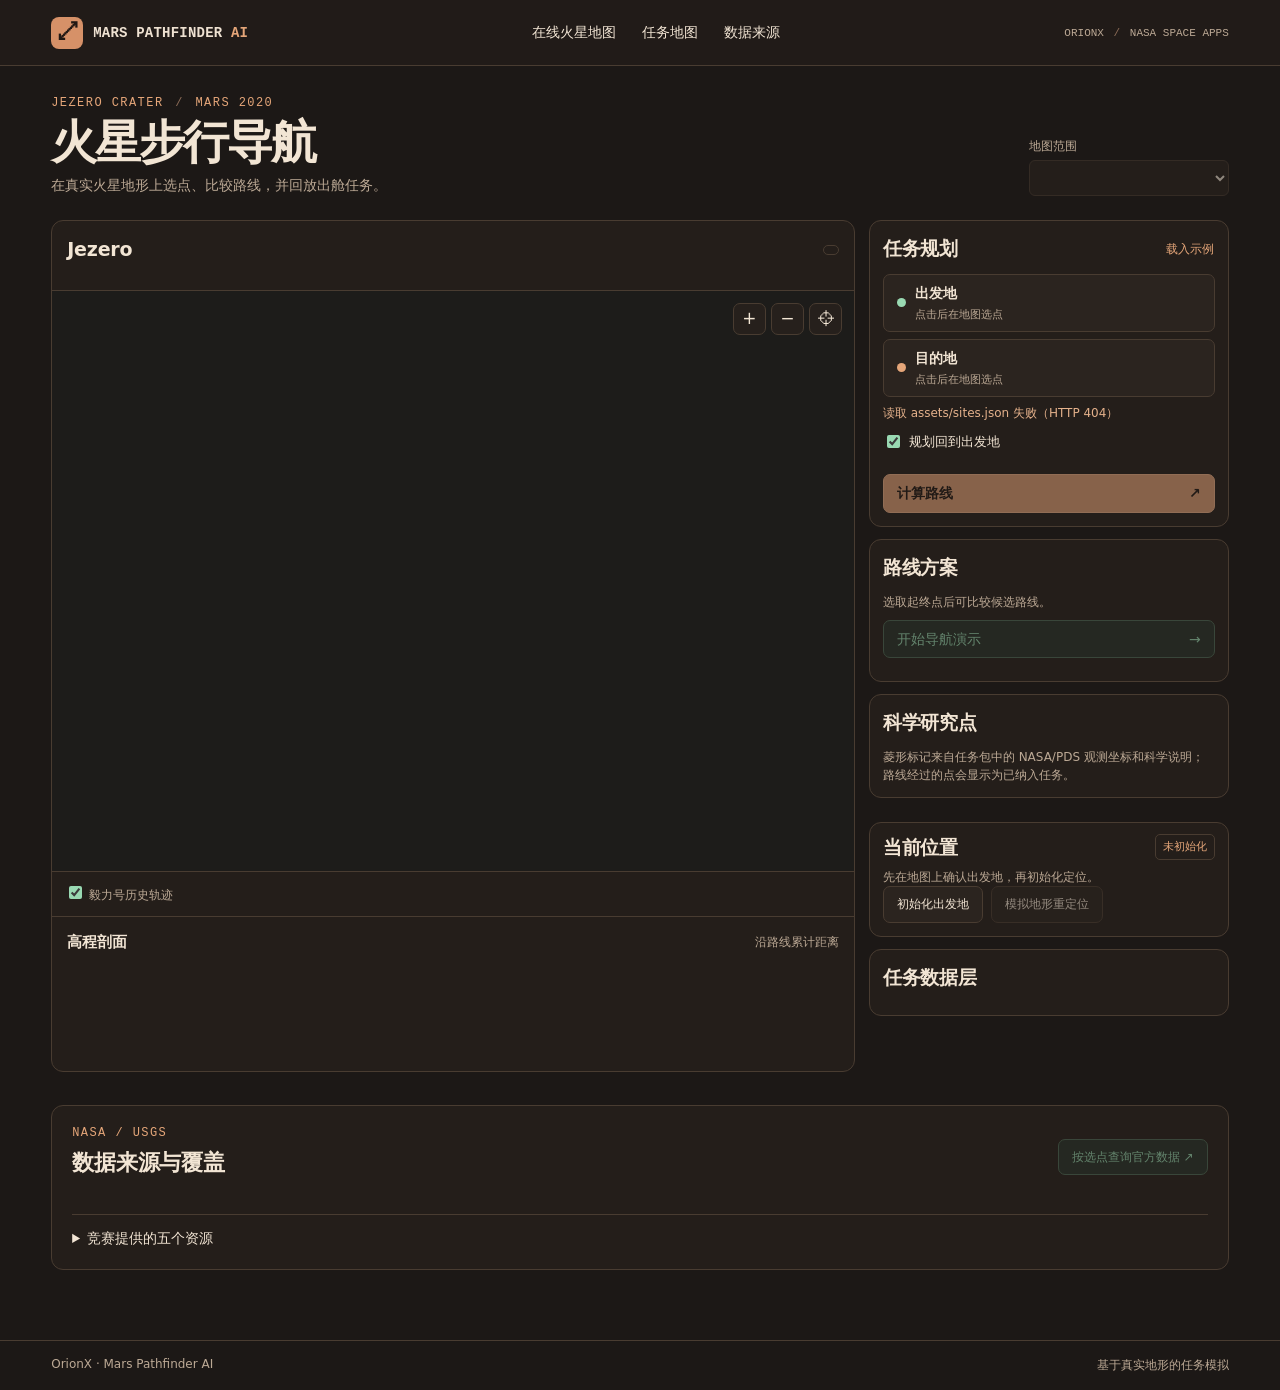
==== web/index.html @ 2d4a596a "Fix custom route navigation startup and planner recovery" ====
<!doctype html>
<html lang="zh-CN">
<head>
  <meta charset="utf-8">
  <meta name="viewport" content="width=device-width, initial-scale=1">
  <meta name="theme-color" content="#1d1917">
  <meta name="description" content="OrionX 火星出舱任务规划器。使用 NASA 和 USGS 实测资料，在 Jezero 选点、比较路线并进行三维回放。">
  <title>Mars Pathfinder AI · Jezero 火星导航</title>
  <link rel="icon" href="data:,">
  <link rel="stylesheet" href="styles.css">
</head>
<body>
<header class="topbar">
  <a class="brand" href="./"><span class="brand-mark" aria-hidden="true">⤢</span><span>MARS PATHFINDER<span class="brand-ai"> AI</span></span></a>
  <nav aria-label="页面入口"><a id="atlas-link" href="atlas.html">在线火星地图</a><a href="#mission">任务地图</a><a href="#sources">数据来源</a></nav>
  <span class="team">ORIONX <span> / </span> NASA SPACE APPS</span>
</header>
<main id="mission">
  <div class="page-intro">
    <div><p class="eyebrow">JEZERO CRATER <span> / </span> MARS 2020</p><h1>火星步行导航</h1><p>在真实火星地形上选点、比较路线，并回放出舱任务。</p></div>
    <label class="area-label">地图范围<select id="area" aria-label="地图范围" disabled></select></label>
  </div>
  <div class="console">
    <section class="map-panel" aria-labelledby="map-title">
      <div class="panel-heading"><div><h2 id="map-title">Jezero</h2><div id="map-caption" class="muted"></div></div><span id="grid-detail" class="tag mono"></span></div>
      <div class="layer-bar" id="layers" aria-label="地图图层"></div>
      <div class="maps">
        <canvas id="map" tabindex="0" role="img" aria-label="火星地图。选择选点模式后点击地图，或使用方向键移动光标，按回车确认。"></canvas>
        <div id="terrain" hidden></div>
        <div class="map-tools"><button id="zoom-in" class="square" aria-label="放大地图" type="button">+</button><button id="zoom-out" class="square" aria-label="缩小地图" type="button">−</button><button id="zoom-reset" class="square" aria-label="重置地图视野" type="button">⌖</button></div>
        <div id="view-tools" hidden><button id="view-toggle" type="button">返回二维</button><button id="camera" type="button" hidden>俯瞰全区</button></div>
        <p id="terrain-fallback" class="map-notice" role="status" hidden></p>
      </div>
      <div class="map-footer"><label><input type="checkbox" id="show-rover" checked> 毅力号历史轨迹</label><span id="map-legend" role="status"></span></div>
      <div id="geology-key" class="geology-key" hidden></div>
      <div class="profile"><div class="panel-heading"><h3>高程剖面</h3><span class="muted">沿路线累计距离</span></div><canvas id="profile" role="img" aria-label="选中路线的高程剖面"></canvas></div>
      <section class="navigation" id="navigation" aria-labelledby="nav-title" hidden>
        <div class="panel-heading"><div><h3 id="nav-title">模拟导航</h3><p class="muted" id="nav-progress"></p></div><button id="stop-nav" type="button">结束回放</button></div>
        <label for="timeline">任务进度</label><input type="range" id="timeline" min="0" max="1000" value="0">
        <div class="nav-buttons"><button id="pause" type="button">暂停</button><button id="closure" type="button">报告前方封路</button><button id="return" type="button">重新规划返航</button></div>
        <p id="nav-notice" class="message" role="status"></p>
      </section>
    </section>
    <aside class="side" aria-label="任务设置与计算结果">
      <section class="panel plan-panel">
        <div class="panel-heading"><h2>任务规划</h2><button id="preset" class="text-button" type="button">载入示例</button></div>
        <div class="pickers"><button id="pick-start" type="button" aria-pressed="false"><span class="dot start"></span><span><strong>出发地</strong><small id="start-coord">点击后在地图选点</small></span></button>
          <button id="pick-goal" type="button" aria-pressed="false"><span class="dot goal"></span><span><strong>目的地</strong><small id="goal-coord">点击后在地图选点</small></span></button></div>
        <p class="message" id="pick-hint" role="status">正在读取 Jezero 地图…</p>
        <label id="roundtrip-field" class="roundtrip"><input id="roundtrip" type="checkbox" checked>规划回到出发地</label>
        <div class="params" id="settings"></div>
        <button id="compute" class="primary" type="button" disabled>计算路线 <span aria-hidden="true">↗</span></button>
        <p id="plan-error" class="message" role="status" aria-live="polite"></p>
      </section>
      <section class="panel routes-panel">
        <div class="panel-heading"><h2>路线方案</h2><span id="route-count" class="mono muted"></span></div>
        <div id="routes"><p class="muted">选取起终点后可比较候选路线。</p></div>
        <button id="start-nav" class="secondary" type="button" disabled>开始导航演示 <span aria-hidden="true">→</span></button>
        <button id="export-route" class="text-button" type="button" disabled hidden>导出任务卡 ↓</button>
        <p id="scope-note" class="muted note"></p>
      </section>
      <section class="panel science-points-panel">
        <div class="panel-heading"><h2>科学研究点</h2><span id="science-point-count" class="mono muted"></span></div>
        <div id="science-points" class="science-points"></div>
        <p class="muted note">菱形标记来自任务包中的 NASA/PDS 观测坐标和科学说明；路线经过的点会显示为已纳入任务。</p>
      </section>
      <section class="panel localization-box">
        <div class="panel-heading"><h2>当前位置</h2><span id="localization-status" class="tag mono">未初始化</span></div>
        <p id="localization-detail" class="muted">先在地图上确认出发地，再初始化定位。</p>
        <div class="nav-buttons"><button id="localize-start" type="button">初始化出发地</button><button id="localize-now" type="button" disabled>模拟地形重定位</button></div>
      </section>
      <section class="panel mission-data-panel">
        <div class="panel-heading"><h2>任务数据层</h2></div>
        <div id="mission-data" class="mission-data"></div>
        <p id="mission-data-note" class="muted note"></p>
      </section>
    </aside>
  </div>
  <section id="evidence" class="section" hidden><h2>科学观察</h2><div id="cards" class="science-grid"></div></section>
  <section id="sources" class="section">
    <div class="source-heading"><div><p class="eyebrow">NASA / USGS</p><h2>数据来源与覆盖</h2></div><button id="live-query" class="secondary" type="button" disabled>按选点查询官方数据 ↗</button></div>
    <p id="source-note" class="muted"></p>
    <div id="source-grid" class="source-grid"></div>
    <section id="official-results" class="official-results" aria-live="polite" hidden></section>
    <details class="reference"><summary>竞赛提供的五个资源</summary><ul>
      <li><a href="https://trek.nasa.gov/mars/" target="_blank" rel="noreferrer">NASA Mars Trek</a> 提供火星影像和产品查询。</li>
      <li><a href="https://astrogeology-usgs.hub.arcgis.com/pages/interactive-maps-mars" target="_blank" rel="noreferrer">USGS–NASA 火星互动地图</a> 提供官方地质制图背景。</li>
      <li><a href="https://science.nasa.gov/resource/curiositys-proposed-path-up-mount-sharp/" target="_blank" rel="noreferrer">Curiosity Mount Sharp 路线</a> 用作路线和科学站的呈现示例。</li>
      <li><a href="https://worldview.earthdata.nasa.gov/" target="_blank" rel="noreferrer">NASA Worldview</a> 提供地球遥感浏览，图层切换方式用于界面参考。</li>
      <li><a href="https://mars.nasa.gov/mars2020/multimedia/raw-images/" target="_blank" rel="noreferrer">毅力号影像图库</a> 提供站点科学观测的照片与档案入口。</li>
    </ul><a href="https://www.spaceappschallenge.org/2026/challenges/interplanetary-survival-guide-martian-map/?tab=details" target="_blank" rel="noreferrer">查看官方挑战 →</a></details>
  </section>
</main>
<footer>OrionX · Mars Pathfinder AI <span>基于真实地形的任务模拟</span></footer>
<script type="module" src="app.js"></script>
</body>
</html>
---- web/styles.css ----
:root{color-scheme:dark;--bg:#1c1816;--paper:#241e1a;--field:#2b241f;--line:#493c31;--text:#f2e5d4;--muted:#bca995;--sand:#e5a679;--mint:#99d9b2;--mono:"IBM Plex Mono",Consolas,monospace;--body:"Instrument Sans",system-ui,"Microsoft YaHei",sans-serif}
*{box-sizing:border-box}html{scroll-behavior:smooth}body{margin:0;font-family:var(--body);background:var(--bg);color:var(--text);font-size:14px;line-height:1.5}button,select,input{font:inherit}a{color:var(--sand);text-underline-offset:3px}a:hover{color:#fae5ce}button,select{cursor:pointer}button{background:var(--field);color:var(--text);border:1px solid var(--line);border-radius:7px;padding:9px 13px;line-height:1.35}button:disabled,select:disabled{cursor:default;opacity:.54}button:not(:disabled):hover{border-color:#b08062;background:#362b24}button[aria-pressed=true]{border-color:var(--sand);color:#ffe1c4;background:#392a22}button:focus-visible,a:focus-visible,input:focus-visible,select:focus-visible,canvas:focus-visible{outline:2px solid var(--mint);outline-offset:3px}button small{display:block;color:var(--muted);font:11px var(--mono);margin-top:4px}input[type=checkbox],input[type=range]{accent-color:var(--mint)}[hidden]{display:none!important}
.topbar{display:flex;align-items:center;justify-content:space-between;gap:24px;height:66px;border-bottom:1px solid var(--line);padding:0 clamp(18px,4vw,68px);background:#211b18}.brand{display:flex;align-items:center;gap:10px;text-decoration:none;color:#eee1d1;font:700 14px var(--mono);letter-spacing:.015em;white-space:nowrap}.brand-mark{display:grid;place-items:center;width:32px;height:32px;border-radius:8px;background:#d69168;color:#211814;font:bold 22px var(--body)}.brand-ai{color:var(--sand)}.topbar nav{display:flex;gap:26px}.topbar nav a{color:var(--text);text-decoration:none}.team{font:11px var(--mono);color:var(--muted);white-space:nowrap}.team span,.eyebrow span{color:#8c6c58;margin:0 3px}
main{max-width:1540px;margin:auto;padding:30px clamp(14px,4vw,65px) 70px}.page-intro{display:flex;justify-content:space-between;gap:20px;align-items:end;margin-bottom:24px}.page-intro p{margin:6px 0 0;color:var(--muted)}.page-intro .eyebrow,.eyebrow{font:12px var(--mono);color:var(--sand);letter-spacing:.12em;margin:0 0 6px}h1,h2,h3,p{margin:0}h1{font-size:clamp(27px,4.1vw,46px);letter-spacing:-.045em;line-height:1.16}h2{font-size:19px;letter-spacing:-.01em}h3{font-size:15px}.area-label{min-width:200px;display:grid;gap:5px;color:var(--muted);font-size:12px}select,input[type=number]{background:var(--field);color:var(--text);border:1px solid var(--line);padding:9px 11px;border-radius:6px;width:100%;min-width:0}select{padding-right:25px}.console{display:grid;grid-template-columns:minmax(0,1fr) minmax(300px,360px);gap:14px;align-items:start}.panel,.map-panel{background:var(--paper);border:1px solid var(--line);border-radius:12px;min-width:0}.panel-heading{display:flex;justify-content:space-between;align-items:center;gap:12px;padding:14px 15px}.muted{color:var(--muted);font-size:12px}.mono{font-family:var(--mono);font-variant-numeric:tabular-nums}.tag{border:1px solid var(--line);border-radius:5px;padding:4px 7px;font-size:11px;color:var(--sand);white-space:nowrap}.layer-bar{display:flex;gap:6px;padding:0 12px 12px;flex-wrap:wrap}.layer-bar button{padding:5px 9px;font-size:12px}.maps{position:relative;background:#1d1c1a;border-block:1px solid var(--line);isolation:isolate}#map,#terrain{display:block;width:100%;height:clamp(360px,49vw,580px);touch-action:manipulation}#map.selecting{cursor:crosshair}#terrain canvas{display:block;width:100%;height:100%;touch-action:none;cursor:grab}#terrain canvas:active{cursor:grabbing}.map-tools,#view-tools{position:absolute;z-index:1;top:12px;right:12px;display:flex;gap:5px}.square{width:33px;height:32px;padding:2px;font-size:17px}.map-tools button,#view-tools button{background:#28211deb}.map-notice{position:absolute;max-width:85%;margin:auto;inset:auto 12px 48px;padding:9px 12px;background:#2d221a;color:#ffe0c0;border-radius:7px;line-height:1.5}.map-footer{display:flex;align-items:center;justify-content:space-between;gap:12px;padding:8px 13px;font-size:12px;color:var(--muted);min-height:44px}.map-footer label{white-space:nowrap}.profile,.navigation{border-top:1px solid var(--line)}.profile .panel-heading{padding-bottom:0}#profile{width:calc(100% - 28px);height:110px;display:block;margin:0 14px 8px}.navigation{padding:0 14px 13px}.navigation .panel-heading{padding:12px 0 6px}.navigation>label{font-size:12px;color:var(--muted)}.navigation input{width:100%;margin:4px 0 9px}.nav-buttons{display:flex;flex-wrap:wrap;gap:8px}.nav-buttons button{font-size:12px}.geology-key{padding:4px 14px 10px;font-size:11px;display:flex;gap:6px 12px;flex-wrap:wrap}.swatch{width:9px;height:9px;display:inline-block;border-radius:2px;margin-right:4px}
.side{display:grid;gap:12px}.panel{padding:0 13px 13px}.panel .panel-heading{padding:13px 0 11px}.text-button{background:none;border-color:transparent;color:var(--sand);font-size:12px;padding:5px 0 5px 8px}.pickers{display:grid;gap:7px}.pickers button{display:flex;align-items:center;gap:9px;text-align:left;min-height:54px}.dot{width:9px;height:9px;border-radius:50%;flex:none}.dot.start{background:var(--mint)}.dot.goal{background:var(--sand)}.message{color:#e4b18b;min-height:16px;font-size:12px;margin:7px 0}.message:empty{min-height:0;margin:0}.roundtrip{display:flex;align-items:center;gap:6px;font-size:13px;margin:10px 0}.params{display:grid;grid-template-columns:1fr 1fr;gap:8px 10px;margin:10px 0 13px}.params label{display:grid;gap:4px;font-size:12px;color:var(--muted)}.params label:has(select){grid-column:span 2}.params .parameter-note{grid-column:span 2;color:var(--muted);font-size:11px}.primary,.secondary{display:flex;align-items:center;justify-content:space-between;gap:12px}.primary{width:100%;background:#dc9d74;color:#1f1713;font-weight:750;border:1px solid #edb088}.primary:not(:disabled):hover{background:#efb890;color:#201812}.secondary{color:var(--mint);background:#263229;border-color:#4c6955}#start-nav{margin:9px 0 6px;width:100%}.routes-panel .note{margin-top:10px}.route-row{display:block;text-align:left;width:100%;margin-bottom:7px;padding:8px 9px}.route-row[aria-pressed=true]{border-color:#97cfaa;background:#283329;color:#f2e8d6}.route-row strong{font-size:13px}.route-row small{font:11px var(--body);color:var(--muted)}.route-top{display:flex;justify-content:space-between;gap:4px;align-items:baseline}.route-time,.route-margin{font:12px var(--mono);color:var(--mint);white-space:nowrap}.route-margin.late{color:#ffac91}.metric-line{display:flex;justify-content:space-between;gap:8px}.section{margin-top:33px;padding:20px;border:1px solid var(--line);border-radius:12px;background:var(--paper);scroll-margin-top:12px}.section h2{font-size:22px;margin-bottom:8px}.science-grid,.source-grid{display:grid;grid-template-columns:repeat(2,minmax(0,1fr));gap:12px;margin-top:12px}.science-card,.source-card,.official-results{padding:12px;background:var(--field);border:1px solid var(--line);border-radius:8px}.science-card img{width:100%;height:clamp(145px,27vw,300px);object-fit:contain;background:#1b1715;margin:9px 0 4px;border-radius:5px}.science-card a,.source-card a{display:inline-block;margin-top:5px}.source-heading{display:flex;align-items:center;justify-content:space-between;gap:12px}.source-heading button{font-size:12px}.source-grid{grid-template-columns:repeat(auto-fit,minmax(190px,1fr))}.source-card h3{font-size:13px}.source-card p{margin-top:3px}.official-results{margin-top:12px;overflow-wrap:anywhere}.official-results p{margin:8px 0}.official-results img{max-width:150px;display:block;border-radius:5px;margin:8px 0}.reference{margin-top:15px;border-top:1px solid var(--line);padding-top:13px;color:var(--muted)}summary{cursor:pointer;color:var(--text)}.reference li{margin:4px 0}.reference ul{padding-left:20px}footer{display:flex;justify-content:space-between;gap:10px;padding:16px clamp(18px,4vw,68px);border-top:1px solid var(--line);color:var(--muted);font:12px var(--body)}
@media(max-width:880px){.team{display:none}.console{grid-template-columns:minmax(0,1fr) minmax(235px,278px)}.section{padding:14px}.params{gap:6px}.topbar{height:56px}main{padding-top:20px}}
@media(max-width:640px){.console{grid-template-columns:1fr}.side{grid-row:1;grid-template-columns:1fr}.topbar nav{gap:11px;font-size:11px}.topbar{gap:14px}.brand{gap:6px;font-size:11px}.brand-mark{width:25px;height:25px;font-size:17px}.page-intro{align-items:start;flex-direction:column;gap:10px;margin-bottom:14px}.page-intro p{font-size:12px}.area-label{min-width:0;width:100%}.routes-panel:has(#routes:empty){display:none}#map,#terrain{height:350px}.science-grid{grid-template-columns:1fr}.map-footer{align-items:start}.source-heading{align-items:start}.source-heading button{padding:7px;max-width:140px}}
.topbar nav a { white-space: nowrap; }
@media (max-width: 390px) {
  .topbar { padding-inline: 12px; }
  .topbar nav { gap: 8px; }
}

.localization-box{margin-top:12px;padding-top:10px;border-top:1px solid var(--line)}
.localization-box h4{margin:0;font-size:13px}
.localization-box .panel-heading{padding:0 0 7px}
.mission-data{display:grid;gap:7px}
.mission-data-item{padding:8px;border:1px solid var(--line);border-radius:7px;background:var(--field)}
.mission-data-heading{display:flex;align-items:center;justify-content:space-between;gap:8px;font-size:12px}
.mission-data-item p{margin:4px 0;font-size:11px}
.mission-data-item a{font-size:11px}
.data-ready,.data-pending{font:10px var(--mono);padding:2px 5px;border-radius:4px}
.data-ready{color:var(--mint);background:#263229}
.data-pending{color:#e4b18b;background:#392923}

.science-points{display:grid;gap:7px}
.science-point{padding:8px;border:1px solid var(--line);border-radius:7px;background:var(--field)}
.science-point-heading{display:flex;align-items:center;justify-content:space-between;gap:8px;font-size:12px}
.science-point p{margin:4px 0;font-size:11px}
.science-point a{font-size:11px}
.science-point-actions{display:flex;align-items:center;justify-content:space-between;gap:8px;margin-top:3px}

#terrain{position:relative}
.terrain-quality{position:absolute;left:10px;bottom:10px;z-index:2;padding:6px 8px;border:1px solid #6e5b4a;border-radius:6px;background:#201b18e8;color:#f1ddc6;font:11px var(--mono);pointer-events:none}
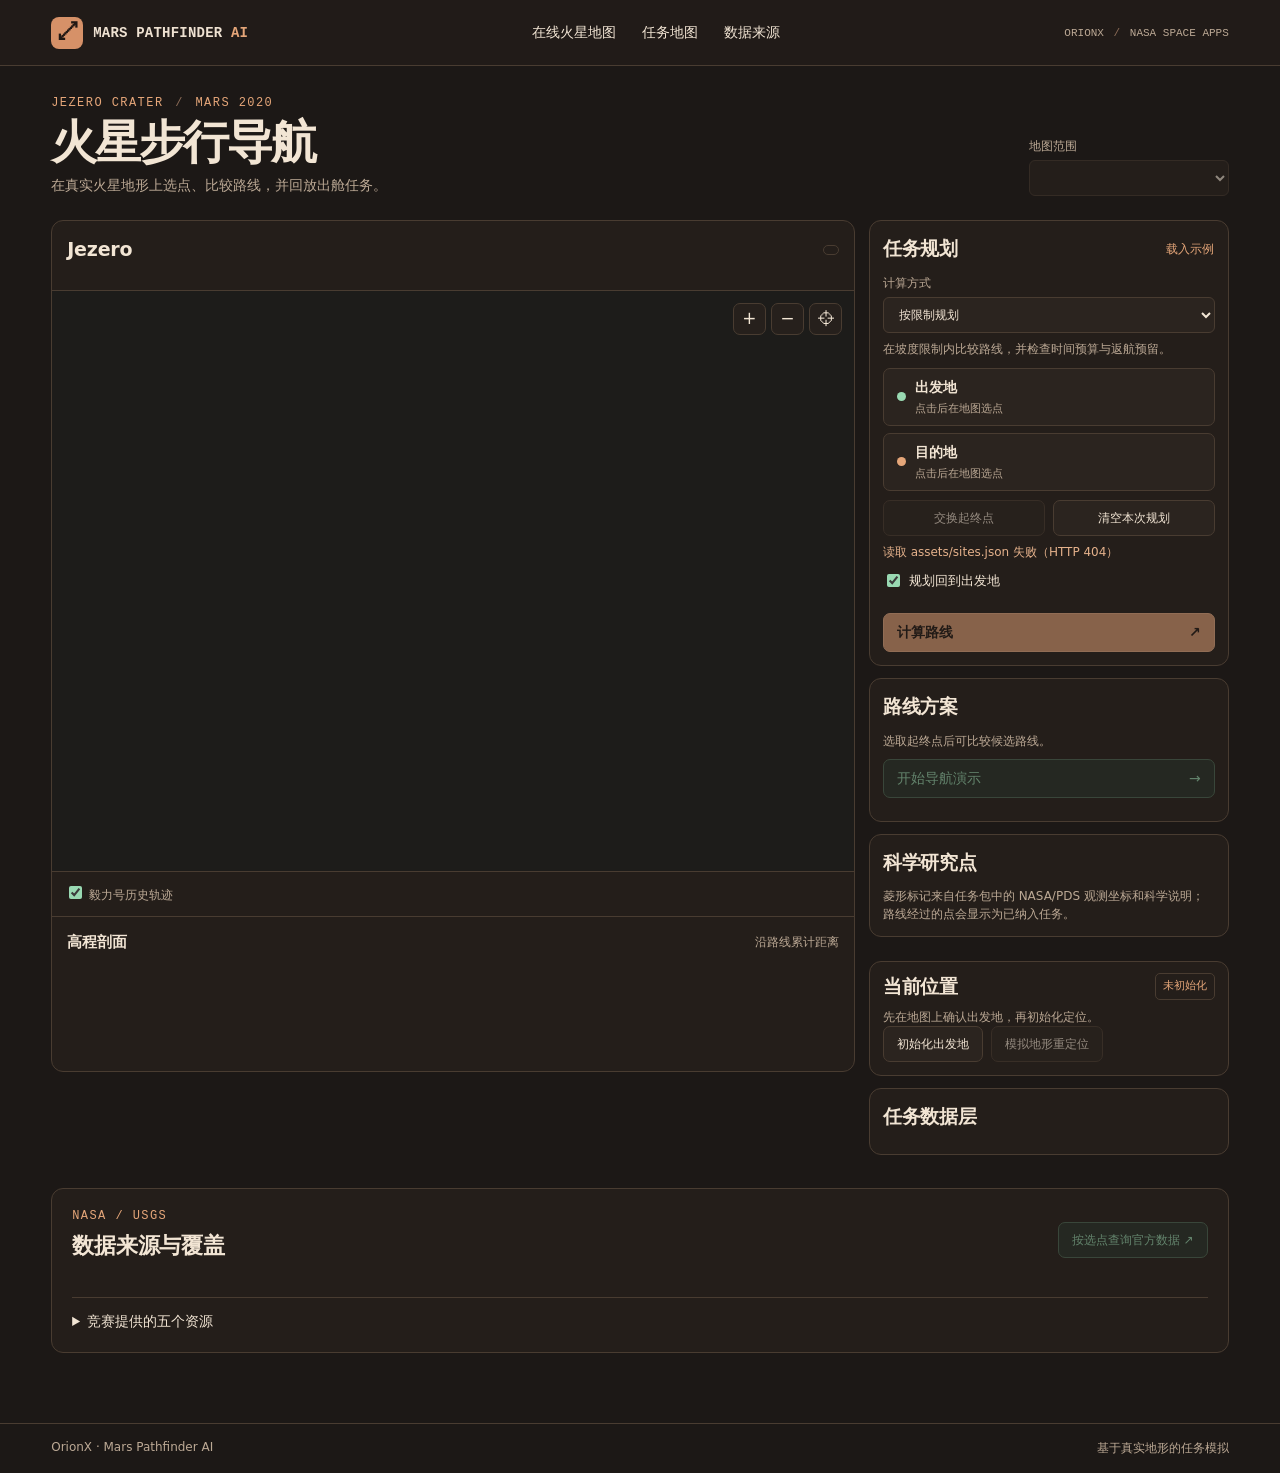
==== commit f8f20d21: "Add point-first route estimates, detailed constraints and clear planning controls" ====
--- a/web/index.html
+++ b/web/index.html
@@ -44,8 +44,11 @@
     <aside class="side" aria-label="任务设置与计算结果">
       <section class="panel plan-panel">
         <div class="panel-heading"><h2>任务规划</h2><button id="preset" class="text-button" type="button">载入示例</button></div>
+        <label class="planning-method">计算方式<select id="planning-method"><option value="constrained">按限制规划</option><option value="estimate">按起终点反算需求</option></select></label>
+        <p id="method-note" class="muted note">在坡度限制内比较路线，并检查时间预算与返航预留。</p>
         <div class="pickers"><button id="pick-start" type="button" aria-pressed="false"><span class="dot start"></span><span><strong>出发地</strong><small id="start-coord">点击后在地图选点</small></span></button>
           <button id="pick-goal" type="button" aria-pressed="false"><span class="dot goal"></span><span><strong>目的地</strong><small id="goal-coord">点击后在地图选点</small></span></button></div>
+        <div class="plan-actions"><button id="swap-points" type="button" disabled>交换起终点</button><button id="clear-plan" type="button">清空本次规划</button></div>
         <p class="message" id="pick-hint" role="status">正在读取 Jezero 地图…</p>
         <label id="roundtrip-field" class="roundtrip"><input id="roundtrip" type="checkbox" checked>规划回到出发地</label>
         <div class="params" id="settings"></div>
@@ -55,6 +58,8 @@
       <section class="panel routes-panel">
         <div class="panel-heading"><h2>路线方案</h2><span id="route-count" class="mono muted"></span></div>
         <div id="routes"><p class="muted">选取起终点后可比较候选路线。</p></div>
+        <div id="route-diagnostics" role="status" aria-live="polite"></div>
+        <details id="route-report" hidden open><summary>路线完整指标与所需条件</summary><dl id="route-metrics"></dl><p class="muted note">坡度含相邻格高差与对角通行格检查；光照为所选时刻的模型估计。热学、地质等数据可在图层中查看，未提供逐点定量值。</p><button id="export-samples" type="button" class="text-button">导出沿线逐点数据 CSV ↓</button></details>
         <button id="start-nav" class="secondary" type="button" disabled>开始导航演示 <span aria-hidden="true">→</span></button>
         <button id="export-route" class="text-button" type="button" disabled hidden>导出任务卡 ↓</button>
         <p id="scope-note" class="muted note"></p>
--- a/web/styles.css
+++ b/web/styles.css
@@ -32,3 +32,5 @@
 
 #terrain{position:relative}
 .terrain-quality{position:absolute;left:10px;bottom:10px;z-index:2;padding:6px 8px;border:1px solid #6e5b4a;border-radius:6px;background:#201b18e8;color:#f1ddc6;font:11px var(--mono);pointer-events:none}
+.planning-method{display:grid;gap:5px;color:var(--muted);font-size:12px}.plan-actions{display:flex;gap:8px;margin-top:9px}.plan-actions button{flex:1;font-size:12px}#method-note{margin:7px 0 10px}#route-diagnostics{font-size:12px}#route-diagnostics:not(:empty){padding:10px;margin:9px 0;border:1px solid #ad7955;background:#35251e;border-radius:7px}#route-diagnostics p+p{margin-top:6px}#route-report{margin-top:10px;border-top:1px solid var(--line);padding-top:10px}#route-report summary{font-size:13px}#route-metrics{display:grid;grid-template-columns:1fr 1.2fr;gap:5px 8px;font-size:12px}#route-metrics dt{color:var(--muted)}#route-metrics dd{margin:0;text-align:right;font-variant-numeric:tabular-nums}.route-reference{color:#e4b18b!important}
+
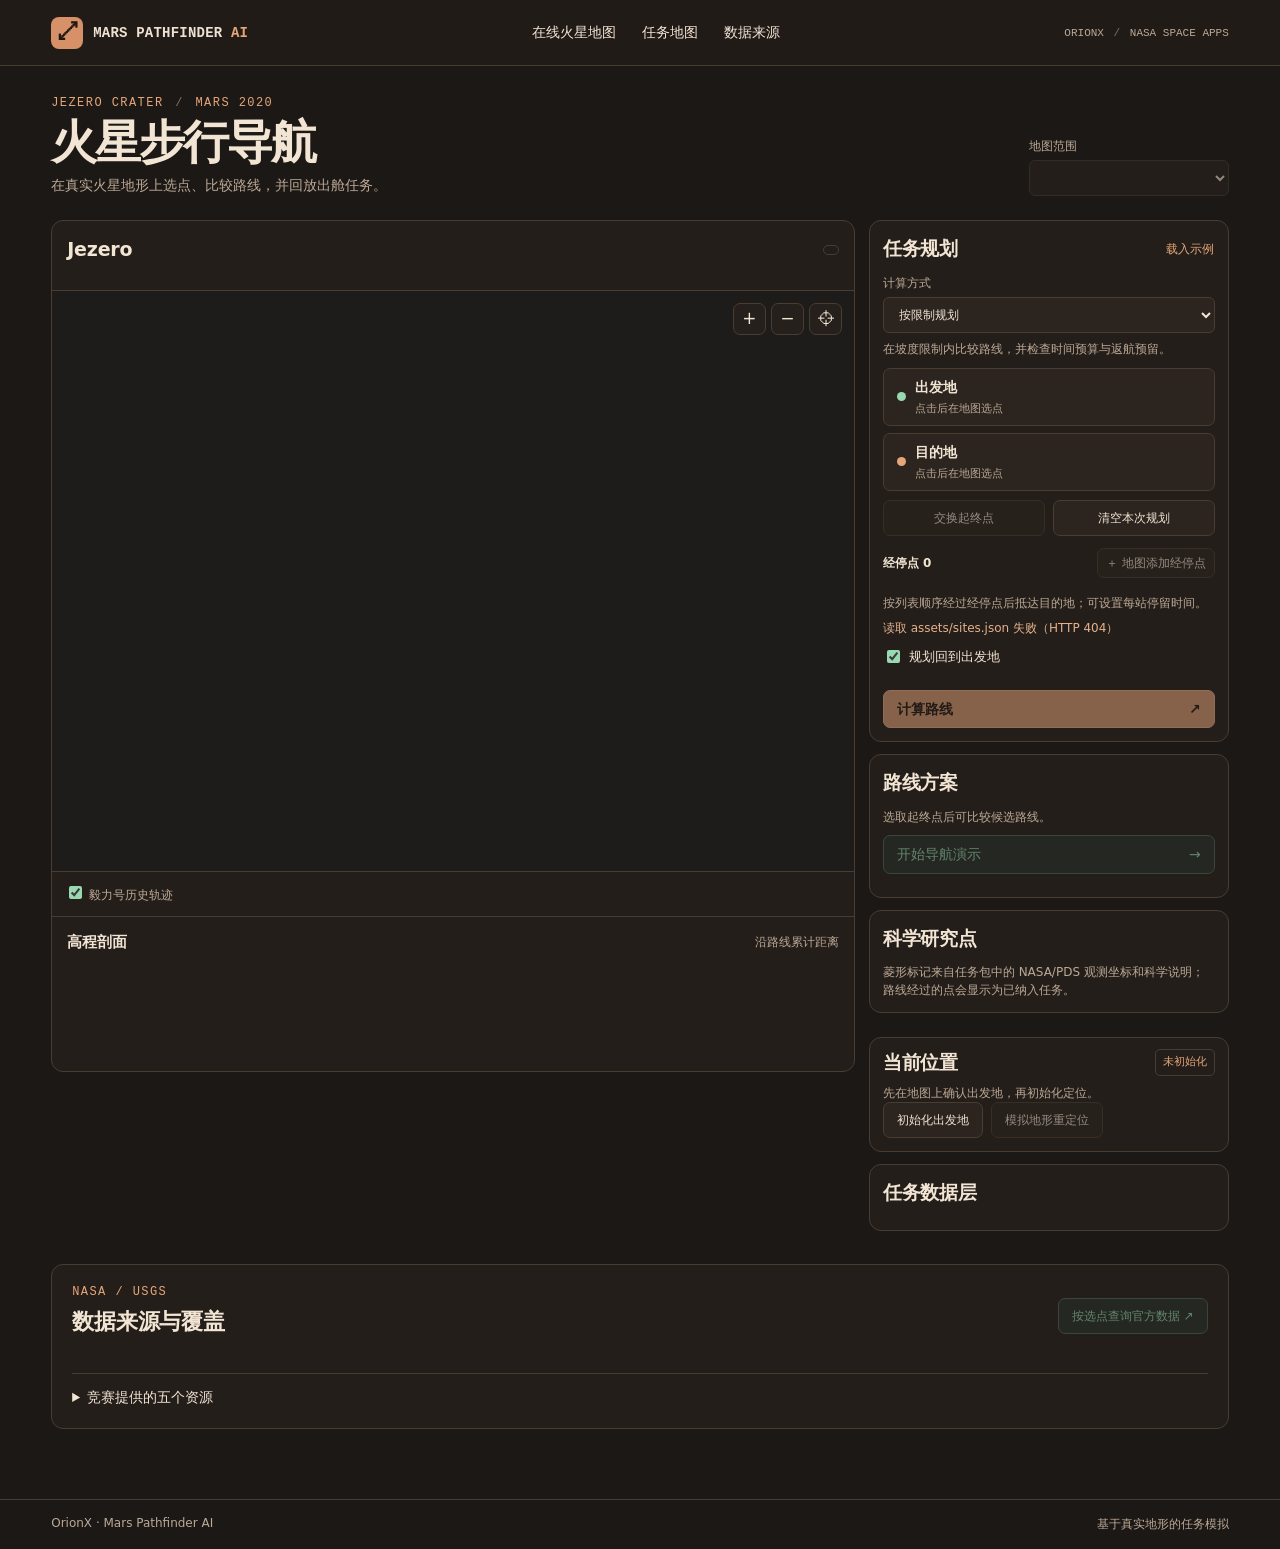
==== commit f870b5b0: "Enable reference navigation playback and editable ordered waypoints" ====
--- a/web/index.html
+++ b/web/index.html
@@ -30,6 +30,7 @@
         <div class="map-tools"><button id="zoom-in" class="square" aria-label="放大地图" type="button">+</button><button id="zoom-out" class="square" aria-label="缩小地图" type="button">−</button><button id="zoom-reset" class="square" aria-label="重置地图视野" type="button">⌖</button></div>
         <div id="view-tools" hidden><button id="view-toggle" type="button">返回二维</button><button id="camera" type="button" hidden>俯瞰全区</button></div>
         <p id="terrain-fallback" class="map-notice" role="status" hidden></p>
+        <span id="simulation-label" class="simulation-label" hidden>反算参考模拟</span>
       </div>
       <div class="map-footer"><label><input type="checkbox" id="show-rover" checked> 毅力号历史轨迹</label><span id="map-legend" role="status"></span></div>
       <div id="geology-key" class="geology-key" hidden></div>
@@ -39,6 +40,7 @@
         <label for="timeline">任务进度</label><input type="range" id="timeline" min="0" max="1000" value="0">
         <div class="nav-buttons"><button id="pause" type="button">暂停</button><button id="closure" type="button">报告前方封路</button><button id="return" type="button">重新规划返航</button></div>
         <p id="nav-notice" class="message" role="status"></p>
+        <p id="nav-warning" class="message" role="status" hidden></p>
       </section>
     </section>
     <aside class="side" aria-label="任务设置与计算结果">
@@ -49,6 +51,9 @@
         <div class="pickers"><button id="pick-start" type="button" aria-pressed="false"><span class="dot start"></span><span><strong>出发地</strong><small id="start-coord">点击后在地图选点</small></span></button>
           <button id="pick-goal" type="button" aria-pressed="false"><span class="dot goal"></span><span><strong>目的地</strong><small id="goal-coord">点击后在地图选点</small></span></button></div>
         <div class="plan-actions"><button id="swap-points" type="button" disabled>交换起终点</button><button id="clear-plan" type="button">清空本次规划</button></div>
+        <div class="waypoint-heading"><strong>经停点 <span id="waypoint-count">0</span></strong><button id="add-waypoint" type="button" aria-pressed="false" disabled>＋ 地图添加经停点</button></div>
+        <ol id="waypoint-list" class="waypoint-list" aria-label="经停点顺序"></ol>
+        <p class="muted note">按列表顺序经过经停点后抵达目的地；可设置每站停留时间。</p>
         <p class="message" id="pick-hint" role="status">正在读取 Jezero 地图…</p>
         <label id="roundtrip-field" class="roundtrip"><input id="roundtrip" type="checkbox" checked>规划回到出发地</label>
         <div class="params" id="settings"></div>
--- a/web/styles.css
+++ b/web/styles.css
@@ -33,4 +33,5 @@
 #terrain{position:relative}
 .terrain-quality{position:absolute;left:10px;bottom:10px;z-index:2;padding:6px 8px;border:1px solid #6e5b4a;border-radius:6px;background:#201b18e8;color:#f1ddc6;font:11px var(--mono);pointer-events:none}
 .planning-method{display:grid;gap:5px;color:var(--muted);font-size:12px}.plan-actions{display:flex;gap:8px;margin-top:9px}.plan-actions button{flex:1;font-size:12px}#method-note{margin:7px 0 10px}#route-diagnostics{font-size:12px}#route-diagnostics:not(:empty){padding:10px;margin:9px 0;border:1px solid #ad7955;background:#35251e;border-radius:7px}#route-diagnostics p+p{margin-top:6px}#route-report{margin-top:10px;border-top:1px solid var(--line);padding-top:10px}#route-report summary{font-size:13px}#route-metrics{display:grid;grid-template-columns:1fr 1.2fr;gap:5px 8px;font-size:12px}#route-metrics dt{color:var(--muted)}#route-metrics dd{margin:0;text-align:right;font-variant-numeric:tabular-nums}.route-reference{color:#e4b18b!important}
+.waypoint-heading{display:flex;justify-content:space-between;align-items:center;gap:8px;margin-top:12px;font-size:12px}.waypoint-heading button{padding:6px 8px;font-size:12px}.waypoint-list{padding:0;list-style:none;margin:8px 0;display:grid;gap:7px}.waypoint-item{padding:9px;border:1px solid var(--line);border-radius:7px;background:var(--field);font-size:12px}.waypoint-item strong{display:block}.waypoint-controls{display:flex;gap:5px;align-items:end;flex-wrap:wrap;margin-top:6px}.waypoint-controls label{display:grid;gap:3px;font-size:11px;color:var(--muted);flex:1;min-width:90px}.waypoint-controls input{padding:5px 7px}.waypoint-controls button{padding:6px 8px;font-size:11px}.simulation-label{position:absolute;z-index:1;top:12px;left:12px;padding:6px 9px;background:#38271ee8;border:1px solid #d29a70;border-radius:6px;font-size:12px;color:#ffdebc;pointer-events:none;max-width:58%}#nav-warning{border-left:3px solid var(--sand);padding-left:9px}
 
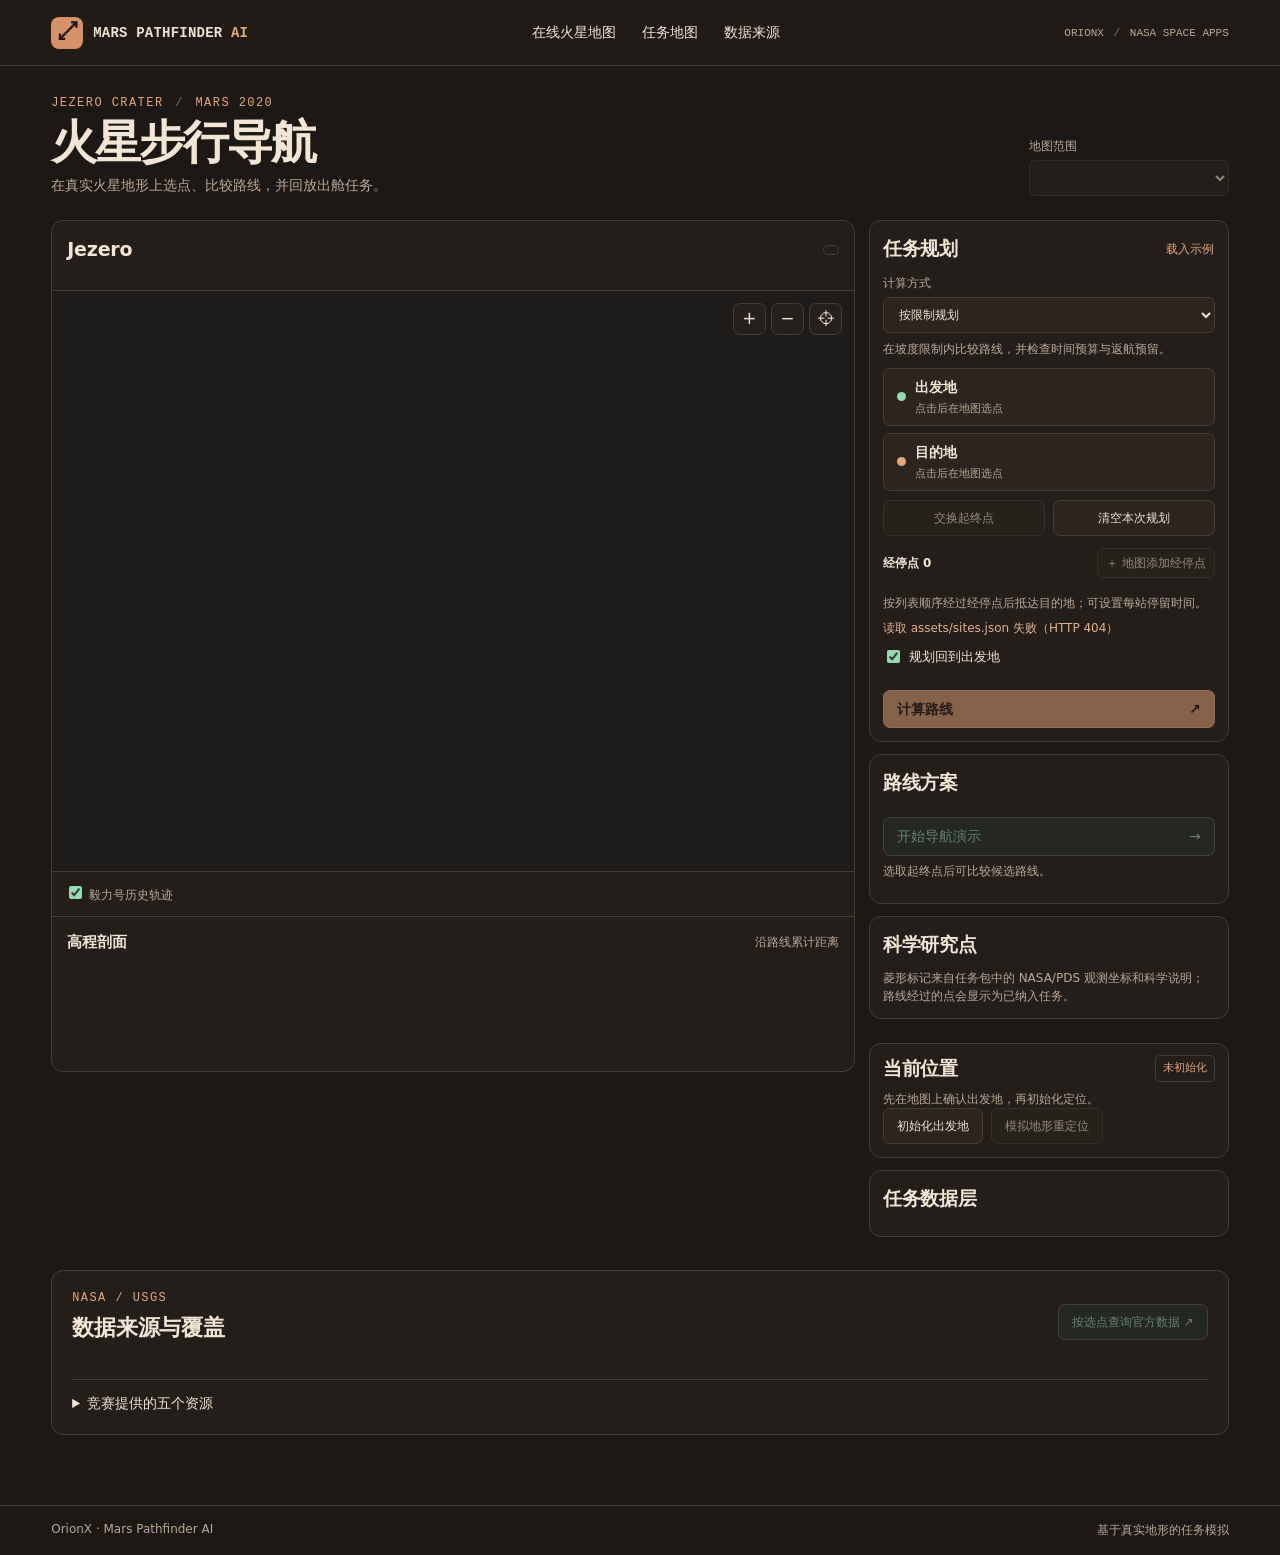
==== commit da409e88: "Enable timed Jezero regional navigation and visible 3D playback" ====
--- a/web/index.html
+++ b/web/index.html
@@ -62,10 +62,10 @@
       </section>
       <section class="panel routes-panel">
         <div class="panel-heading"><h2>路线方案</h2><span id="route-count" class="mono muted"></span></div>
+        <button id="start-nav" class="secondary" type="button" disabled>开始导航演示 <span aria-hidden="true">→</span></button>
         <div id="routes"><p class="muted">选取起终点后可比较候选路线。</p></div>
         <div id="route-diagnostics" role="status" aria-live="polite"></div>
         <details id="route-report" hidden open><summary>路线完整指标与所需条件</summary><dl id="route-metrics"></dl><p class="muted note">坡度含相邻格高差与对角通行格检查；光照为所选时刻的模型估计。热学、地质等数据可在图层中查看，未提供逐点定量值。</p><button id="export-samples" type="button" class="text-button">导出沿线逐点数据 CSV ↓</button></details>
-        <button id="start-nav" class="secondary" type="button" disabled>开始导航演示 <span aria-hidden="true">→</span></button>
         <button id="export-route" class="text-button" type="button" disabled hidden>导出任务卡 ↓</button>
         <p id="scope-note" class="muted note"></p>
       </section>
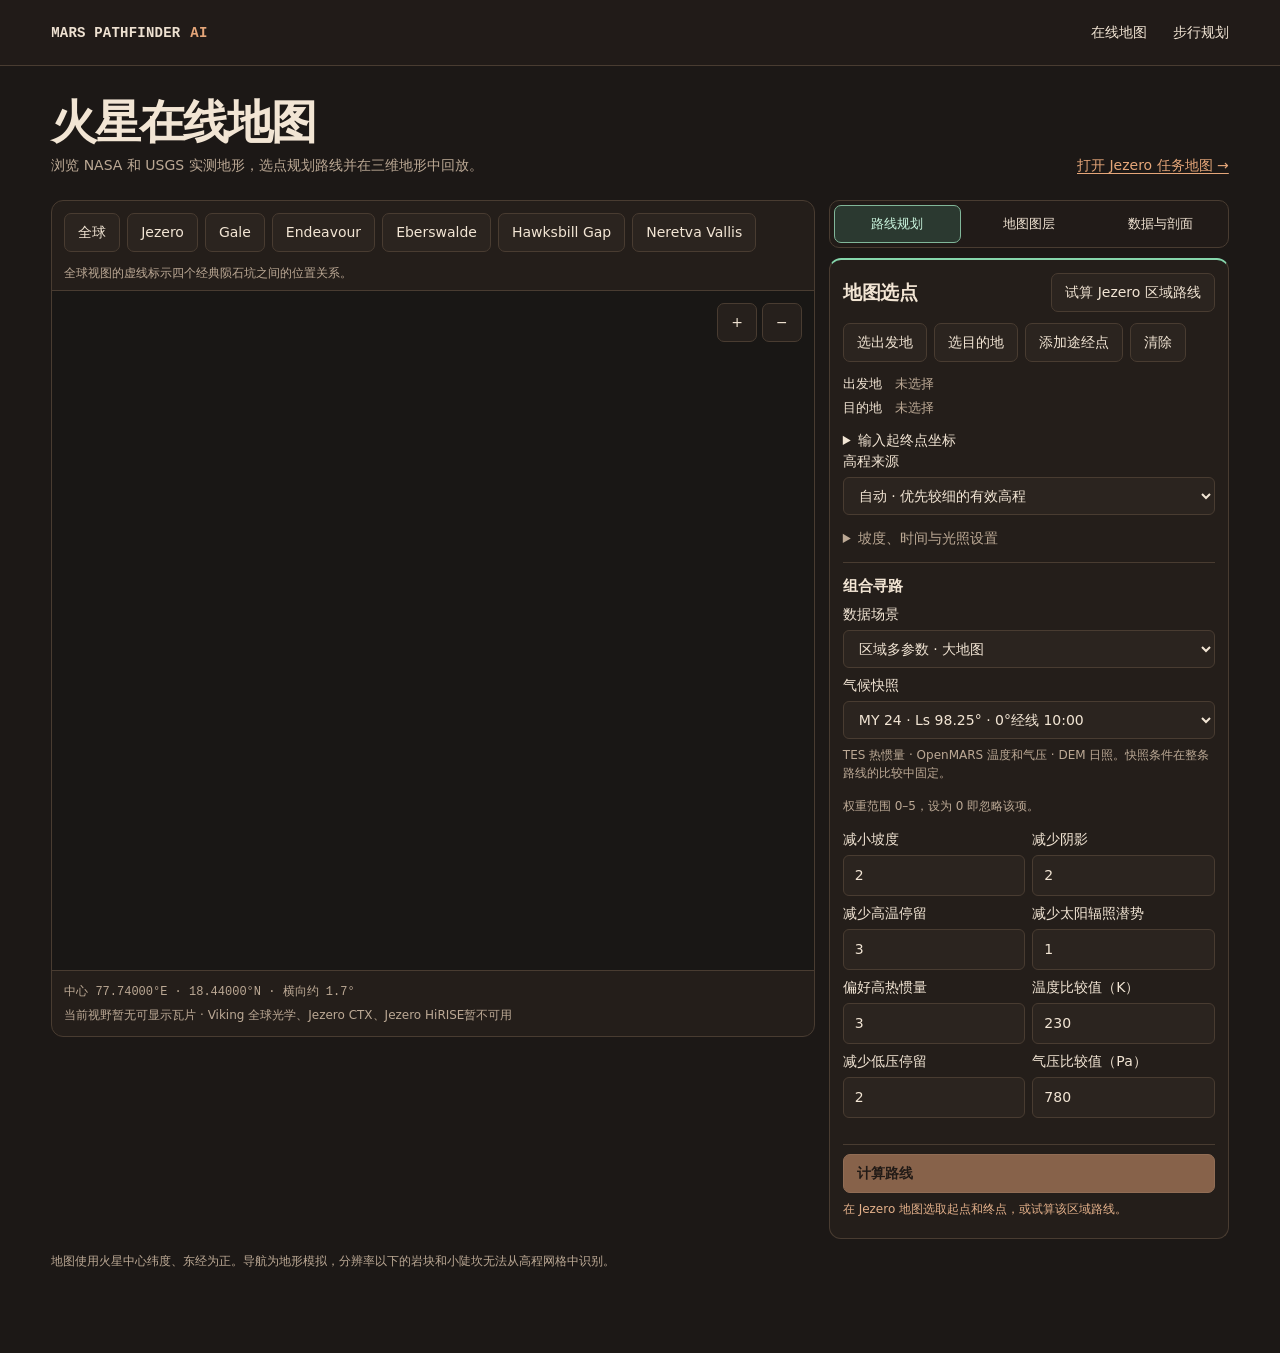
==== commit 0377f1c6: "Open the regional Mars atlas from the website home page" ====
--- a/web/index.html
+++ b/web/index.html
@@ -2,107 +2,18 @@
 <html lang="zh-CN">
 <head>
   <meta charset="utf-8">
-  <meta name="viewport" content="width=device-width, initial-scale=1">
-  <meta name="theme-color" content="#1d1917">
-  <meta name="description" content="OrionX 火星出舱任务规划器。使用 NASA 和 USGS 实测资料，在 Jezero 选点、比较路线并进行三维回放。">
-  <title>Mars Pathfinder AI · Jezero 火星导航</title>
+  <meta name="viewport" content="width=device-width,initial-scale=1">
+  <meta name="description" content="Mars Pathfinder AI：浏览火星在线大地图，选点规划路线，再进入精细任务区。">
+  <title>Mars Pathfinder AI · 火星在线地图</title>
   <link rel="icon" href="data:,">
+  <script src="entry.js"></script>
   <link rel="stylesheet" href="styles.css">
 </head>
 <body>
-<header class="topbar">
-  <a class="brand" href="./"><span class="brand-mark" aria-hidden="true">⤢</span><span>MARS PATHFINDER<span class="brand-ai"> AI</span></span></a>
-  <nav aria-label="页面入口"><a id="atlas-link" href="atlas.html">在线火星地图</a><a href="#mission">任务地图</a><a href="#sources">数据来源</a></nav>
-  <span class="team">ORIONX <span> / </span> NASA SPACE APPS</span>
-</header>
-<main id="mission">
-  <div class="page-intro">
-    <div><p class="eyebrow">JEZERO CRATER <span> / </span> MARS 2020</p><h1>火星步行导航</h1><p>在真实火星地形上选点、比较路线，并回放出舱任务。</p></div>
-    <label class="area-label">地图范围<select id="area" aria-label="地图范围" disabled></select></label>
-  </div>
-  <div class="console">
-    <section class="map-panel" aria-labelledby="map-title">
-      <div class="panel-heading"><div><h2 id="map-title">Jezero</h2><div id="map-caption" class="muted"></div></div><span id="grid-detail" class="tag mono"></span></div>
-      <div class="layer-bar" id="layers" aria-label="地图图层"></div>
-      <div class="maps">
-        <canvas id="map" tabindex="0" role="img" aria-label="火星地图。选择选点模式后点击地图，或使用方向键移动光标，按回车确认。"></canvas>
-        <div id="terrain" hidden></div>
-        <div class="map-tools"><button id="zoom-in" class="square" aria-label="放大地图" type="button">+</button><button id="zoom-out" class="square" aria-label="缩小地图" type="button">−</button><button id="zoom-reset" class="square" aria-label="重置地图视野" type="button">⌖</button></div>
-        <div id="view-tools" hidden><button id="view-toggle" type="button">返回二维</button><button id="camera" type="button" hidden>俯瞰全区</button></div>
-        <p id="terrain-fallback" class="map-notice" role="status" hidden></p>
-        <span id="simulation-label" class="simulation-label" hidden>反算参考模拟</span>
-      </div>
-      <div class="map-footer"><label><input type="checkbox" id="show-rover" checked> 毅力号历史轨迹</label><span id="map-legend" role="status"></span></div>
-      <div id="geology-key" class="geology-key" hidden></div>
-      <div class="profile"><div class="panel-heading"><h3>高程剖面</h3><span class="muted">沿路线累计距离</span></div><canvas id="profile" role="img" aria-label="选中路线的高程剖面"></canvas></div>
-      <section class="navigation" id="navigation" aria-labelledby="nav-title" hidden>
-        <div class="panel-heading"><div><h3 id="nav-title">模拟导航</h3><p class="muted" id="nav-progress"></p></div><button id="stop-nav" type="button">结束回放</button></div>
-        <label for="timeline">任务进度</label><input type="range" id="timeline" min="0" max="1000" value="0">
-        <div class="nav-buttons"><button id="pause" type="button">暂停</button><button id="closure" type="button">报告前方封路</button><button id="return" type="button">重新规划返航</button></div>
-        <p id="nav-notice" class="message" role="status"></p>
-        <p id="nav-warning" class="message" role="status" hidden></p>
-      </section>
-    </section>
-    <aside class="side" aria-label="任务设置与计算结果">
-      <section class="panel plan-panel">
-        <div class="panel-heading"><h2>任务规划</h2><button id="preset" class="text-button" type="button">载入示例</button></div>
-        <label class="planning-method">计算方式<select id="planning-method"><option value="constrained">按限制规划</option><option value="estimate">按起终点反算需求</option></select></label>
-        <p id="method-note" class="muted note">在坡度限制内比较路线，并检查时间预算与返航预留。</p>
-        <div class="pickers"><button id="pick-start" type="button" aria-pressed="false"><span class="dot start"></span><span><strong>出发地</strong><small id="start-coord">点击后在地图选点</small></span></button>
-          <button id="pick-goal" type="button" aria-pressed="false"><span class="dot goal"></span><span><strong>目的地</strong><small id="goal-coord">点击后在地图选点</small></span></button></div>
-        <div class="plan-actions"><button id="swap-points" type="button" disabled>交换起终点</button><button id="clear-plan" type="button">清空本次规划</button></div>
-        <div class="waypoint-heading"><strong>经停点 <span id="waypoint-count">0</span></strong><button id="add-waypoint" type="button" aria-pressed="false" disabled>＋ 地图添加经停点</button></div>
-        <ol id="waypoint-list" class="waypoint-list" aria-label="经停点顺序"></ol>
-        <p class="muted note">按列表顺序经过经停点后抵达目的地；可设置每站停留时间。</p>
-        <p class="message" id="pick-hint" role="status">正在读取 Jezero 地图…</p>
-        <label id="roundtrip-field" class="roundtrip"><input id="roundtrip" type="checkbox" checked>规划回到出发地</label>
-        <div class="params" id="settings"></div>
-        <button id="compute" class="primary" type="button" disabled>计算路线 <span aria-hidden="true">↗</span></button>
-        <p id="plan-error" class="message" role="status" aria-live="polite"></p>
-      </section>
-      <section class="panel routes-panel">
-        <div class="panel-heading"><h2>路线方案</h2><span id="route-count" class="mono muted"></span></div>
-        <button id="start-nav" class="secondary" type="button" disabled>开始导航演示 <span aria-hidden="true">→</span></button>
-        <div id="routes"><p class="muted">选取起终点后可比较候选路线。</p></div>
-        <div id="route-diagnostics" role="status" aria-live="polite"></div>
-        <details id="route-report" hidden open><summary>路线完整指标与所需条件</summary><dl id="route-metrics"></dl><p class="muted note">坡度含相邻格高差与对角通行格检查；光照为所选时刻的模型估计。热学、地质等数据可在图层中查看，未提供逐点定量值。</p><button id="export-samples" type="button" class="text-button">导出沿线逐点数据 CSV ↓</button></details>
-        <button id="export-route" class="text-button" type="button" disabled hidden>导出任务卡 ↓</button>
-        <p id="scope-note" class="muted note"></p>
-      </section>
-      <section class="panel science-points-panel">
-        <div class="panel-heading"><h2>科学研究点</h2><span id="science-point-count" class="mono muted"></span></div>
-        <div id="science-points" class="science-points"></div>
-        <p class="muted note">菱形标记来自任务包中的 NASA/PDS 观测坐标和科学说明；路线经过的点会显示为已纳入任务。</p>
-      </section>
-      <section class="panel localization-box">
-        <div class="panel-heading"><h2>当前位置</h2><span id="localization-status" class="tag mono">未初始化</span></div>
-        <p id="localization-detail" class="muted">先在地图上确认出发地，再初始化定位。</p>
-        <div class="nav-buttons"><button id="localize-start" type="button">初始化出发地</button><button id="localize-now" type="button" disabled>模拟地形重定位</button></div>
-      </section>
-      <section class="panel mission-data-panel">
-        <div class="panel-heading"><h2>任务数据层</h2></div>
-        <div id="mission-data" class="mission-data"></div>
-        <p id="mission-data-note" class="muted note"></p>
-      </section>
-    </aside>
-  </div>
-  <section id="evidence" class="section" hidden><h2>科学观察</h2><div id="cards" class="science-grid"></div></section>
-  <section id="sources" class="section">
-    <div class="source-heading"><div><p class="eyebrow">NASA / USGS</p><h2>数据来源与覆盖</h2></div><button id="live-query" class="secondary" type="button" disabled>按选点查询官方数据 ↗</button></div>
-    <p id="source-note" class="muted"></p>
-    <div id="source-grid" class="source-grid"></div>
-    <section id="official-results" class="official-results" aria-live="polite" hidden></section>
-    <details class="reference"><summary>竞赛提供的五个资源</summary><ul>
-      <li><a href="https://trek.nasa.gov/mars/" target="_blank" rel="noreferrer">NASA Mars Trek</a> 提供火星影像和产品查询。</li>
-      <li><a href="https://astrogeology-usgs.hub.arcgis.com/pages/interactive-maps-mars" target="_blank" rel="noreferrer">USGS–NASA 火星互动地图</a> 提供官方地质制图背景。</li>
-      <li><a href="https://science.nasa.gov/resource/curiositys-proposed-path-up-mount-sharp/" target="_blank" rel="noreferrer">Curiosity Mount Sharp 路线</a> 用作路线和科学站的呈现示例。</li>
-      <li><a href="https://worldview.earthdata.nasa.gov/" target="_blank" rel="noreferrer">NASA Worldview</a> 提供地球遥感浏览，图层切换方式用于界面参考。</li>
-      <li><a href="https://mars.nasa.gov/mars2020/multimedia/raw-images/" target="_blank" rel="noreferrer">毅力号影像图库</a> 提供站点科学观测的照片与档案入口。</li>
-    </ul><a href="https://www.spaceappschallenge.org/2026/challenges/interplanetary-survival-guide-martian-map/?tab=details" target="_blank" rel="noreferrer">查看官方挑战 →</a></details>
-  </section>
-</main>
-<footer>OrionX · Mars Pathfinder AI <span>基于真实地形的任务模拟</span></footer>
-<script type="module" src="app.js"></script>
+  <header class="topbar"><a class="brand" href="atlas.html?area=jezero">MARS PATHFINDER AI</a></header>
+  <main><div class="page-intro"><div><h1>火星在线地图</h1><p>正在打开 Jezero 区域大地图。</p></div></div>
+    <p><a href="atlas.html?area=jezero">进入在线大地图 →</a></p>
+    <p><a href="mission.html?area=jezero">进入精细任务规划 →</a></p>
+  </main>
 </body>
 </html>
-
--- a/web/styles.css
+++ b/web/styles.css
@@ -34,4 +34,24 @@
 .terrain-quality{position:absolute;left:10px;bottom:10px;z-index:2;padding:6px 8px;border:1px solid #6e5b4a;border-radius:6px;background:#201b18e8;color:#f1ddc6;font:11px var(--mono);pointer-events:none}
 .planning-method{display:grid;gap:5px;color:var(--muted);font-size:12px}.plan-actions{display:flex;gap:8px;margin-top:9px}.plan-actions button{flex:1;font-size:12px}#method-note{margin:7px 0 10px}#route-diagnostics{font-size:12px}#route-diagnostics:not(:empty){padding:10px;margin:9px 0;border:1px solid #ad7955;background:#35251e;border-radius:7px}#route-diagnostics p+p{margin-top:6px}#route-report{margin-top:10px;border-top:1px solid var(--line);padding-top:10px}#route-report summary{font-size:13px}#route-metrics{display:grid;grid-template-columns:1fr 1.2fr;gap:5px 8px;font-size:12px}#route-metrics dt{color:var(--muted)}#route-metrics dd{margin:0;text-align:right;font-variant-numeric:tabular-nums}.route-reference{color:#e4b18b!important}
 .waypoint-heading{display:flex;justify-content:space-between;align-items:center;gap:8px;margin-top:12px;font-size:12px}.waypoint-heading button{padding:6px 8px;font-size:12px}.waypoint-list{padding:0;list-style:none;margin:8px 0;display:grid;gap:7px}.waypoint-item{padding:9px;border:1px solid var(--line);border-radius:7px;background:var(--field);font-size:12px}.waypoint-item strong{display:block}.waypoint-controls{display:flex;gap:5px;align-items:end;flex-wrap:wrap;margin-top:6px}.waypoint-controls label{display:grid;gap:3px;font-size:11px;color:var(--muted);flex:1;min-width:90px}.waypoint-controls input{padding:5px 7px}.waypoint-controls button{padding:6px 8px;font-size:11px}.simulation-label{position:absolute;z-index:1;top:12px;left:12px;padding:6px 9px;background:#38271ee8;border:1px solid #d29a70;border-radius:6px;font-size:12px;color:#ffdebc;pointer-events:none;max-width:58%}#nav-warning{border-left:3px solid var(--sand);padding-left:9px}
-
+
+#atlas-3d { position: relative; }
+.terrain-crew-marker {
+  position: absolute;
+  z-index: 3;
+  width: 24px;
+  height: 24px;
+  transform: translate(-50%, -50%);
+  border: 2px solid #bbf5e4;
+  border-radius: 50%;
+  background: #172028;
+  box-shadow: 0 0 0 2px #142328, 0 0 14px #142328bd;
+  pointer-events: none;
+}
+.terrain-crew-marker::after {
+  content: '';
+  position: absolute;
+  inset: 6px;
+  border-radius: 50%;
+  background: #ffdb91;
+}
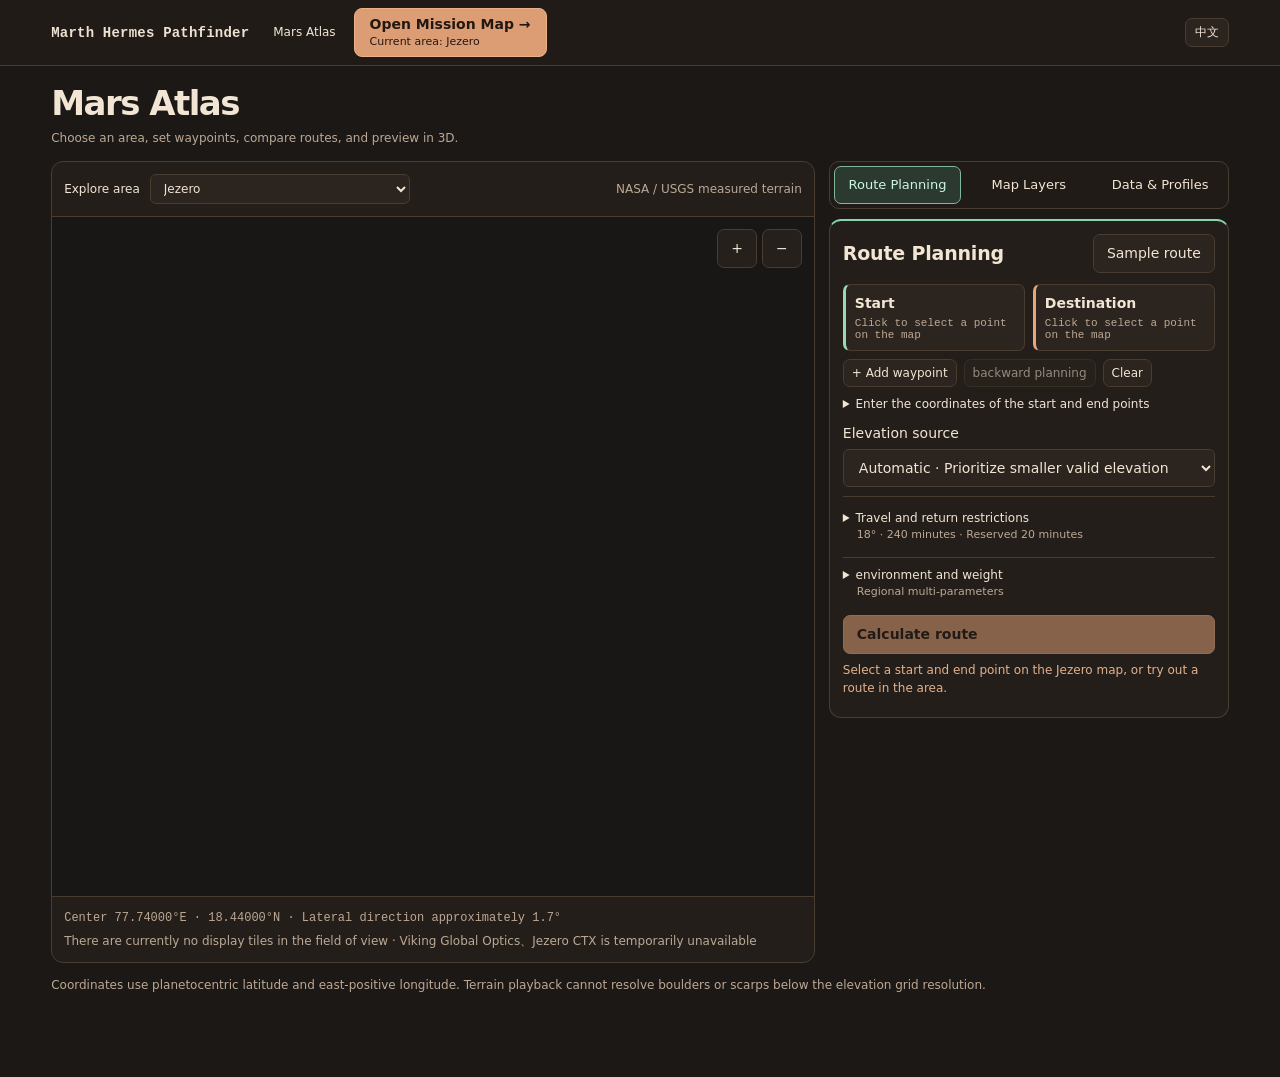
==== commit 834a1f67: "Brand Marth Hermes Pathfinder and add bilingual navigation controls" ====
--- a/web/index.html
+++ b/web/index.html
@@ -1,19 +1,20 @@
 <!doctype html>
-<html lang="zh-CN">
+<html lang="en">
 <head>
   <meta charset="utf-8">
   <meta name="viewport" content="width=device-width,initial-scale=1">
-  <meta name="description" content="Mars Pathfinder AI：浏览火星在线大地图，选点规划路线，再进入精细任务区。">
-  <title>Mars Pathfinder AI · 火星在线地图</title>
+  <meta name="description" content="Marth Hermes Pathfinder: Browse the large online map of Mars, select points to plan the route, and then enter the detailed mission area.">
+  <title>Marth Hermes Pathfinder · Mars Atlas</title>
   <link rel="icon" href="data:,">
   <script src="entry.js"></script>
   <link rel="stylesheet" href="styles.css">
 </head>
 <body>
-  <header class="topbar"><a class="brand" href="atlas.html?area=jezero">MARS PATHFINDER AI</a></header>
-  <main><div class="page-intro"><div><h1>火星在线地图</h1><p>正在打开 Jezero 区域大地图。</p></div></div>
-    <p><a href="atlas.html?area=jezero">进入在线大地图 →</a></p>
-    <p><a href="mission.html?area=jezero">进入精细任务规划 →</a></p>
+  <header class="topbar"><a class="brand" href="atlas.html?area=jezero">Marth Hermes Pathfinder</a>  <button type="button" class="language-switch" aria-label="Switch to Chinese" lang="zh-CN">中文</button>
+</header>
+  <main><div class="page-intro"><div><h1>Mars Atlas</h1><p>Opening the Jezero regional atlas.</p></div></div>
+    <p><a href="atlas.html?area=jezero">Enter the online large map →</a></p>
+    <p><a href="mission.html?area=jezero">Enter detailed task planning →</a></p>
   </main>
 </body>
 </html>
--- a/web/styles.css
+++ b/web/styles.css
@@ -1,11 +1,15 @@
 :root{color-scheme:dark;--bg:#1c1816;--paper:#241e1a;--field:#2b241f;--line:#493c31;--text:#f2e5d4;--muted:#bca995;--sand:#e5a679;--mint:#99d9b2;--mono:"IBM Plex Mono",Consolas,monospace;--body:"Instrument Sans",system-ui,"Microsoft YaHei",sans-serif}
 *{box-sizing:border-box}html{scroll-behavior:smooth}body{margin:0;font-family:var(--body);background:var(--bg);color:var(--text);font-size:14px;line-height:1.5}button,select,input{font:inherit}a{color:var(--sand);text-underline-offset:3px}a:hover{color:#fae5ce}button,select{cursor:pointer}button{background:var(--field);color:var(--text);border:1px solid var(--line);border-radius:7px;padding:9px 13px;line-height:1.35}button:disabled,select:disabled{cursor:default;opacity:.54}button:not(:disabled):hover{border-color:#b08062;background:#362b24}button[aria-pressed=true]{border-color:var(--sand);color:#ffe1c4;background:#392a22}button:focus-visible,a:focus-visible,input:focus-visible,select:focus-visible,canvas:focus-visible{outline:2px solid var(--mint);outline-offset:3px}button small{display:block;color:var(--muted);font:11px var(--mono);margin-top:4px}input[type=checkbox],input[type=range]{accent-color:var(--mint)}[hidden]{display:none!important}
 .topbar{display:flex;align-items:center;justify-content:space-between;gap:24px;height:66px;border-bottom:1px solid var(--line);padding:0 clamp(18px,4vw,68px);background:#211b18}.brand{display:flex;align-items:center;gap:10px;text-decoration:none;color:#eee1d1;font:700 14px var(--mono);letter-spacing:.015em;white-space:nowrap}.brand-mark{display:grid;place-items:center;width:32px;height:32px;border-radius:8px;background:#d69168;color:#211814;font:bold 22px var(--body)}.brand-ai{color:var(--sand)}.topbar nav{display:flex;gap:26px}.topbar nav a{color:var(--text);text-decoration:none}.team{font:11px var(--mono);color:var(--muted);white-space:nowrap}.team span,.eyebrow span{color:#8c6c58;margin:0 3px}
-main{max-width:1540px;margin:auto;padding:30px clamp(14px,4vw,65px) 70px}.page-intro{display:flex;justify-content:space-between;gap:20px;align-items:end;margin-bottom:24px}.page-intro p{margin:6px 0 0;color:var(--muted)}.page-intro .eyebrow,.eyebrow{font:12px var(--mono);color:var(--sand);letter-spacing:.12em;margin:0 0 6px}h1,h2,h3,p{margin:0}h1{font-size:clamp(27px,4.1vw,46px);letter-spacing:-.045em;line-height:1.16}h2{font-size:19px;letter-spacing:-.01em}h3{font-size:15px}.area-label{min-width:200px;display:grid;gap:5px;color:var(--muted);font-size:12px}select,input[type=number]{background:var(--field);color:var(--text);border:1px solid var(--line);padding:9px 11px;border-radius:6px;width:100%;min-width:0}select{padding-right:25px}.console{display:grid;grid-template-columns:minmax(0,1fr) minmax(300px,360px);gap:14px;align-items:start}.panel,.map-panel{background:var(--paper);border:1px solid var(--line);border-radius:12px;min-width:0}.panel-heading{display:flex;justify-content:space-between;align-items:center;gap:12px;padding:14px 15px}.muted{color:var(--muted);font-size:12px}.mono{font-family:var(--mono);font-variant-numeric:tabular-nums}.tag{border:1px solid var(--line);border-radius:5px;padding:4px 7px;font-size:11px;color:var(--sand);white-space:nowrap}.layer-bar{display:flex;gap:6px;padding:0 12px 12px;flex-wrap:wrap}.layer-bar button{padding:5px 9px;font-size:12px}.maps{position:relative;background:#1d1c1a;border-block:1px solid var(--line);isolation:isolate}#map,#terrain{display:block;width:100%;height:clamp(360px,49vw,580px);touch-action:manipulation}#map.selecting{cursor:crosshair}#terrain canvas{display:block;width:100%;height:100%;touch-action:none;cursor:grab}#terrain canvas:active{cursor:grabbing}.map-tools,#view-tools{position:absolute;z-index:1;top:12px;right:12px;display:flex;gap:5px}.square{width:33px;height:32px;padding:2px;font-size:17px}.map-tools button,#view-tools button{background:#28211deb}.map-notice{position:absolute;max-width:85%;margin:auto;inset:auto 12px 48px;padding:9px 12px;background:#2d221a;color:#ffe0c0;border-radius:7px;line-height:1.5}.map-footer{display:flex;align-items:center;justify-content:space-between;gap:12px;padding:8px 13px;font-size:12px;color:var(--muted);min-height:44px}.map-footer label{white-space:nowrap}.profile,.navigation{border-top:1px solid var(--line)}.profile .panel-heading{padding-bottom:0}#profile{width:calc(100% - 28px);height:110px;display:block;margin:0 14px 8px}.navigation{padding:0 14px 13px}.navigation .panel-heading{padding:12px 0 6px}.navigation>label{font-size:12px;color:var(--muted)}.navigation input{width:100%;margin:4px 0 9px}.nav-buttons{display:flex;flex-wrap:wrap;gap:8px}.nav-buttons button{font-size:12px}.geology-key{padding:4px 14px 10px;font-size:11px;display:flex;gap:6px 12px;flex-wrap:wrap}.swatch{width:9px;height:9px;display:inline-block;border-radius:2px;margin-right:4px}
+main{max-width:1540px;margin:auto;padding:30px clamp(14px,4vw,65px) 70px}.page-intro{display:flex;justify-content:space-between;gap:20px;align-items:end;margin-bottom:24px}.page-intro p{margin:6px 0 0;color:var(--muted)}.page-intro .eyebrow,.eyebrow{font:12px var(--mono);color:var(--sand);letter-spacing:.12em;margin:0 0 6px}h1,h2,h3,p{margin:0}h1{font-size:clamp(27px,4.1vw,46px);letter-spacing:-.045em;line-height:1.16}h2{font-size:19px;letter-spacing:-.01em}h3{font-size:15px}.area-label{min-width:200px;display:grid;gap:5px;color:var(--muted);font-size:12px}select,input[type=number]{background:var(--field);color:var(--text);border:1px solid var(--line);padding:9px 11px;border-radius:6px;width:100%;min-width:0}select{padding-right:25px}.console{display:grid;grid-template-columns:minmax(0,1fr) minmax(300px,360px);gap:14px;align-items:start}.panel,.map-panel{background:var(--paper);border:1px solid var(--line);border-radius:12px;min-width:0}.panel-heading{display:flex;justify-content:space-between;align-items:center;gap:12px;padding:14px 15px}.muted{color:var(--muted);font-size:12px}.mono{font-family:var(--mono);font-variant-numeric:tabular-nums}.tag{border:1px solid var(--line);border-radius:5px;padding:4px 7px;font-size:11px;color:var(--sand);white-space:nowrap}.layer-bar{display:flex;gap:6px;padding:0 12px 12px;flex-wrap:wrap}.layer-bar button{padding:5px 9px;font-size:12px}.maps{position:relative;background:#1d1c1a;border-block:1px solid var(--line);isolation:isolate}#map,#terrain{display:block;width:100%;height:clamp(360px,49vw,580px);touch-action:manipulation}#map.selecting{cursor:crosshair}#terrain canvas{display:block;width:100%;height:100%;touch-action:none;cursor:grab}#terrain canvas:active{cursor:grabbing}.map-tools,#view-tools{position:absolute;z-index:1;top:12px;right:12px;display:flex;gap:5px}.square{width:33px;height:32px;padding:2px;font-size:17px}.map-tools button,#view-tools button{background:#28211deb}.map-notice{position:absolute;max-width:85%;margin:auto;inset:auto 12px 48px;padding:9px 12px;background:#2d221a;color:#ffe0c0;border-radius:7px;line-height:1.5}.map-footer{display:flex;align-items:center;justify-content:space-between;gap:12px;padding:8px 13px;font-size:12px;color:var(--muted);min-height:44px}.map-footer label{white-space:nowrap}.profile,.navigation{border-top:1px solid var(--line)}.profile .panel-heading{padding-bottom:0}#profile,#nav-profile{width:calc(100% - 28px);height:110px;display:block;margin:0 14px 8px}.navigation{padding:0 14px 13px}.navigation .panel-heading{padding:12px 0 6px}.navigation>label{font-size:12px;color:var(--muted)}.navigation input{width:100%;margin:4px 0 9px}.nav-buttons{display:flex;flex-wrap:wrap;gap:8px}.nav-buttons button{font-size:12px}.geology-key{padding:4px 14px 10px;font-size:11px;display:flex;gap:6px 12px;flex-wrap:wrap}.swatch{width:9px;height:9px;display:inline-block;border-radius:2px;margin-right:4px}
 .side{display:grid;gap:12px}.panel{padding:0 13px 13px}.panel .panel-heading{padding:13px 0 11px}.text-button{background:none;border-color:transparent;color:var(--sand);font-size:12px;padding:5px 0 5px 8px}.pickers{display:grid;gap:7px}.pickers button{display:flex;align-items:center;gap:9px;text-align:left;min-height:54px}.dot{width:9px;height:9px;border-radius:50%;flex:none}.dot.start{background:var(--mint)}.dot.goal{background:var(--sand)}.message{color:#e4b18b;min-height:16px;font-size:12px;margin:7px 0}.message:empty{min-height:0;margin:0}.roundtrip{display:flex;align-items:center;gap:6px;font-size:13px;margin:10px 0}.params{display:grid;grid-template-columns:1fr 1fr;gap:8px 10px;margin:10px 0 13px}.params label{display:grid;gap:4px;font-size:12px;color:var(--muted)}.params label:has(select){grid-column:span 2}.params .parameter-note{grid-column:span 2;color:var(--muted);font-size:11px}.primary,.secondary{display:flex;align-items:center;justify-content:space-between;gap:12px}.primary{width:100%;background:#dc9d74;color:#1f1713;font-weight:750;border:1px solid #edb088}.primary:not(:disabled):hover{background:#efb890;color:#201812}.secondary{color:var(--mint);background:#263229;border-color:#4c6955}#start-nav{margin:9px 0 6px;width:100%}.routes-panel .note{margin-top:10px}.route-row{display:block;text-align:left;width:100%;margin-bottom:7px;padding:8px 9px}.route-row[aria-pressed=true]{border-color:#97cfaa;background:#283329;color:#f2e8d6}.route-row strong{font-size:13px}.route-row small{font:11px var(--body);color:var(--muted)}.route-top{display:flex;justify-content:space-between;gap:4px;align-items:baseline}.route-time,.route-margin{font:12px var(--mono);color:var(--mint);white-space:nowrap}.route-margin.late{color:#ffac91}.metric-line{display:flex;justify-content:space-between;gap:8px}.section{margin-top:33px;padding:20px;border:1px solid var(--line);border-radius:12px;background:var(--paper);scroll-margin-top:12px}.section h2{font-size:22px;margin-bottom:8px}.science-grid,.source-grid{display:grid;grid-template-columns:repeat(2,minmax(0,1fr));gap:12px;margin-top:12px}.science-card,.source-card,.official-results{padding:12px;background:var(--field);border:1px solid var(--line);border-radius:8px}.science-card img{width:100%;height:clamp(145px,27vw,300px);object-fit:contain;background:#1b1715;margin:9px 0 4px;border-radius:5px}.science-card a,.source-card a{display:inline-block;margin-top:5px}.source-heading{display:flex;align-items:center;justify-content:space-between;gap:12px}.source-heading button{font-size:12px}.source-grid{grid-template-columns:repeat(auto-fit,minmax(190px,1fr))}.source-card h3{font-size:13px}.source-card p{margin-top:3px}.official-results{margin-top:12px;overflow-wrap:anywhere}.official-results p{margin:8px 0}.official-results img{max-width:150px;display:block;border-radius:5px;margin:8px 0}.reference{margin-top:15px;border-top:1px solid var(--line);padding-top:13px;color:var(--muted)}summary{cursor:pointer;color:var(--text)}.reference li{margin:4px 0}.reference ul{padding-left:20px}footer{display:flex;justify-content:space-between;gap:10px;padding:16px clamp(18px,4vw,68px);border-top:1px solid var(--line);color:var(--muted);font:12px var(--body)}
 @media(max-width:880px){.team{display:none}.console{grid-template-columns:minmax(0,1fr) minmax(235px,278px)}.section{padding:14px}.params{gap:6px}.topbar{height:56px}main{padding-top:20px}}
 @media(max-width:640px){.console{grid-template-columns:1fr}.side{grid-row:1;grid-template-columns:1fr}.topbar nav{gap:11px;font-size:11px}.topbar{gap:14px}.brand{gap:6px;font-size:11px}.brand-mark{width:25px;height:25px;font-size:17px}.page-intro{align-items:start;flex-direction:column;gap:10px;margin-bottom:14px}.page-intro p{font-size:12px}.area-label{min-width:0;width:100%}.routes-panel:has(#routes:empty){display:none}#map,#terrain{height:350px}.science-grid{grid-template-columns:1fr}.map-footer{align-items:start}.source-heading{align-items:start}.source-heading button{padding:7px;max-width:140px}}
 .topbar nav a { white-space: nowrap; }
+.task-area-switch { min-width:230px; padding:10px 12px; border:1px solid #b48360; border-radius:9px; background:#34271f; }
+.task-area-switch > span { display:flex; justify-content:space-between; color:var(--sand); font-weight:700; }
+.task-area-switch select { border-color:#b48360; color:var(--text); cursor:pointer; }
+.task-area-switch:focus-within { outline:2px solid var(--mint); outline-offset:3px; }
 @media (max-width: 390px) {
   .topbar { padding-inline: 12px; }
   .topbar nav { gap: 8px; }
@@ -55,3 +59,71 @@
   border-radius: 50%;
   background: #ffdb91;
 }
+
+.mission-app main { padding-top:18px; }
+.mission-app .page-intro { margin-bottom:16px; }
+.mission-app .page-intro h1 { font-size:clamp(26px,3vw,34px); }
+.mission-app .page-intro p { font-size:12px; }
+.mission-settings { border-block:1px solid var(--line); padding:9px 0; margin:10px 0; }
+.mission-settings summary { font-size:12px; }
+.mission-settings summary small { display:block; margin:4px 0 0 14px; color:var(--muted); font-size:11px; }
+.mission-app #route-report summary { padding-block:5px; }
+.mission-data-panel summary::after { content:'＋'; color:var(--muted); }
+.mission-data-panel[open] summary::after { content:'−'; }
+.mission-app .waypoint-controls input,.mission-app .params input { padding-block:7px; }
+.ops-config { display:grid; gap:10px; margin-top:10px; }
+.ops-config label,.ops-grid label,.ops-transfer > label { display:grid; gap:4px; color:var(--muted); font-size:12px; }
+.ops-config label:has(input[type=checkbox]) { display:flex; align-items:center; color:var(--text); }
+.ops-config input[type=checkbox] { width:auto; }
+.ops-grid,.ops-target { display:grid; grid-template-columns:repeat(2,minmax(0,1fr)); gap:8px; }
+.ops-target { border:1px solid var(--line); padding:9px; border-radius:6px; }
+.ops-target > strong { grid-column:1 / -1; font-size:12px; }
+.ops-config fieldset { border:1px solid var(--line); border-radius:6px; padding:9px; margin:8px 0; min-width:0; }
+.ops-config input[type=text],.science-point textarea { width:100%; min-width:0; background:var(--field); color:var(--text); border:1px solid var(--line); border-radius:5px; padding:7px; font:inherit; }
+.ops-resource-report { display:grid; gap:9px; margin:9px 0; }
+.ops-resource { display:grid; gap:4px; font-size:12px; }
+.ops-resource meter { width:100%; height:10px; accent-color:var(--mint); }
+#ops-resource-summary { display:block; font-size:11px; color:var(--muted); margin-left:13px; }
+#ops-decision:not(:empty),#ops-quality:not(:empty) { margin-block:9px; line-height:1.55; }
+.ops-event { margin-top:12px; border-top:1px solid var(--line); padding-top:8px; }
+.ops-event .ops-grid { margin-block:8px; }
+.mission-environment { border-top:1px solid var(--line); }
+.mission-environment > summary { padding:10px 14px; font-size:12px; }
+.mission-environment .env-coverage { padding:0 14px 12px; }
+.science-point details { margin-top:8px; font-size:12px; }
+.science-point details > label { display:grid; gap:5px; margin-top:8px; }
+.field-image { width:100%; max-height:200px; object-fit:contain; background:#161412; margin-top:8px; }
+.science-point.at-station { outline:2px solid var(--mint); outline-offset:2px; }
+.ops-transfer { font-size:12px; }
+.ops-transfer .nav-buttons { margin-bottom:10px; }
+.ops-transfer .nav-buttons button { width:100%; }
+.ops-transfer input[type=file] { max-width:100%; }
+@media (max-width:390px) { .ops-grid,.ops-target { grid-template-columns:minmax(0,1fr); } }
+
+/* Keep the planning column short and use the space immediately below the map. */
+.mission-app .console { grid-template-areas:"map side" "context side"; grid-template-rows:auto auto; row-gap:14px; }
+.mission-app .console > .map-panel { grid-area:map; }
+.mission-app .console > .side { grid-area:side; }
+.mission-context { grid-area:context; display:grid; grid-template-columns:minmax(0,1.2fr) minmax(210px,.8fr); gap:12px; align-items:start; min-width:0; }
+.mission-status { display:grid; gap:12px; min-width:0; }
+.mission-context .localization-box { margin:0; padding:0 13px 13px; }
+.mission-context .localization-box .panel-heading { padding:13px 0 11px; }
+@media (max-width:1000px) {
+  .mission-context { grid-template-columns:minmax(0,1fr); }
+}
+@media (max-width:640px) {
+  .mission-app .console { grid-template-areas:"side" "map" "context"; grid-template-columns:minmax(0,1fr); }
+}
+
+
+.language-switch { margin-inline-start:auto; flex:none; padding:5px 9px; font-size:12px; }
+.vertical-scale { display:grid; gap:4px; margin:8px 0; max-width:365px; }
+.vertical-scale label { color:var(--muted); font-size:12px; }
+.scale-inputs { display:grid; grid-template-columns:minmax(52px,1fr) 4.25rem auto; gap:7px; align-items:center; }
+.scale-inputs input { margin:0; }
+.scale-inputs button { font-size:12px; }
+@media (max-width:760px) {
+  .topbar,.atlas-app .topbar { flex-wrap:wrap; height:auto; min-height:56px; padding-block:8px; gap:8px 12px; }
+  .topbar nav { order:1; width:100%; flex-wrap:wrap; margin-inline-start:0; }
+  .topbar .brand { white-space:normal; }
+}
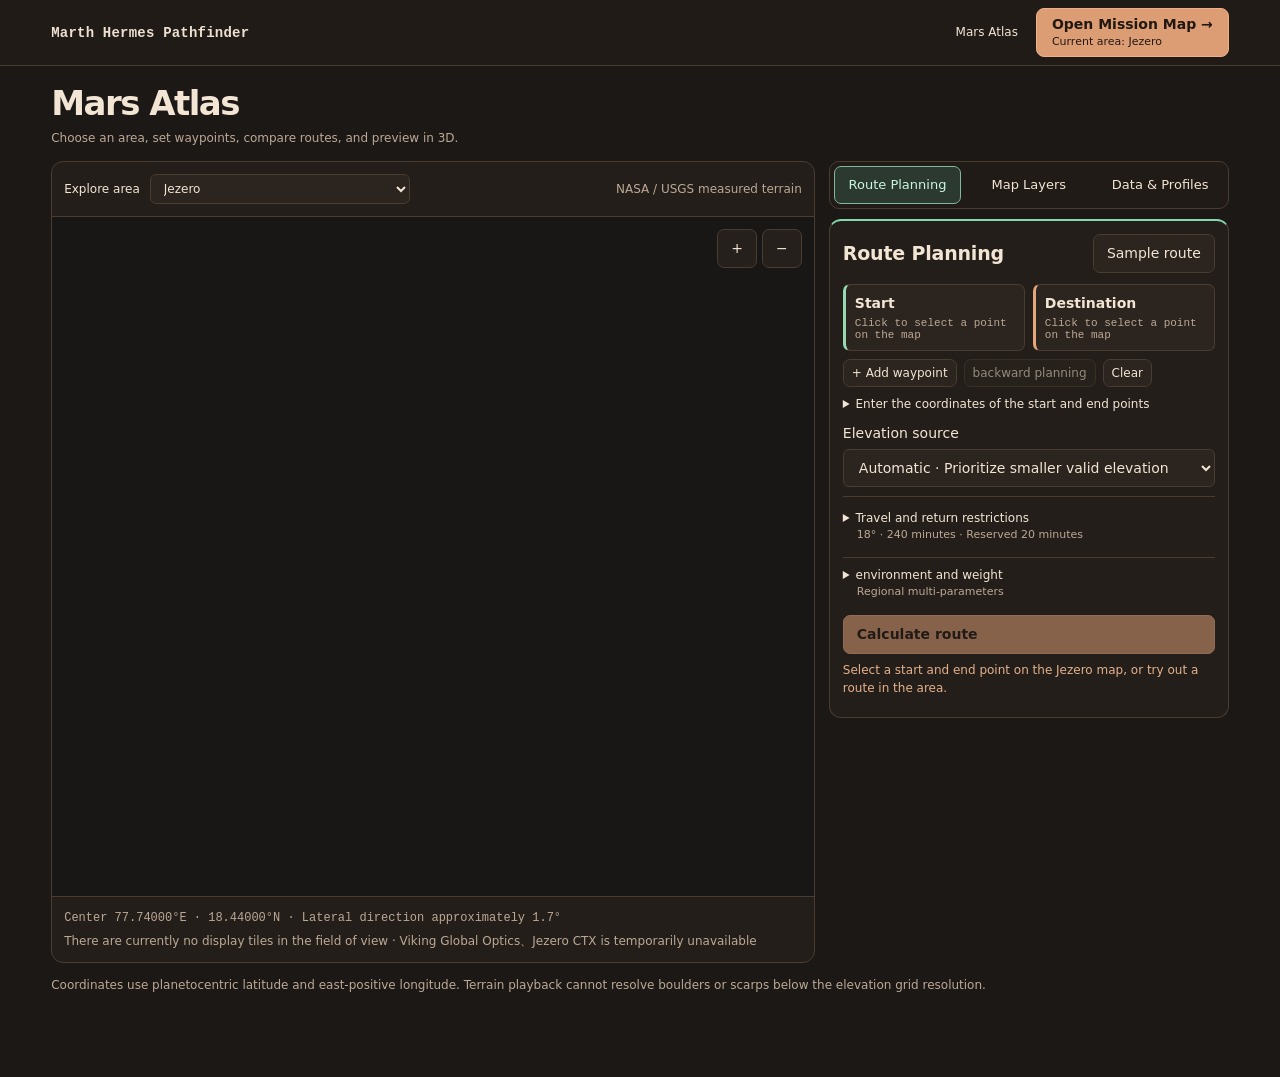
==== commit 18e466ae: "Make the browser navigation system English-only" ====
--- a/web/index.html
+++ b/web/index.html
@@ -10,7 +10,7 @@
   <link rel="stylesheet" href="styles.css">
 </head>
 <body>
-  <header class="topbar"><a class="brand" href="atlas.html?area=jezero">Marth Hermes Pathfinder</a>  <button type="button" class="language-switch" aria-label="Switch to Chinese" lang="zh-CN">中文</button>
+  <header class="topbar"><a class="brand" href="atlas.html?area=jezero">Marth Hermes Pathfinder</a>
 </header>
   <main><div class="page-intro"><div><h1>Mars Atlas</h1><p>Opening the Jezero regional atlas.</p></div></div>
     <p><a href="atlas.html?area=jezero">Enter the online large map →</a></p>
--- a/web/styles.css
+++ b/web/styles.css
@@ -116,7 +116,6 @@
 }
 
 
-.language-switch { margin-inline-start:auto; flex:none; padding:5px 9px; font-size:12px; }
 .vertical-scale { display:grid; gap:4px; margin:8px 0; max-width:365px; }
 .vertical-scale label { color:var(--muted); font-size:12px; }
 .scale-inputs { display:grid; grid-template-columns:minmax(52px,1fr) 4.25rem auto; gap:7px; align-items:center; }
